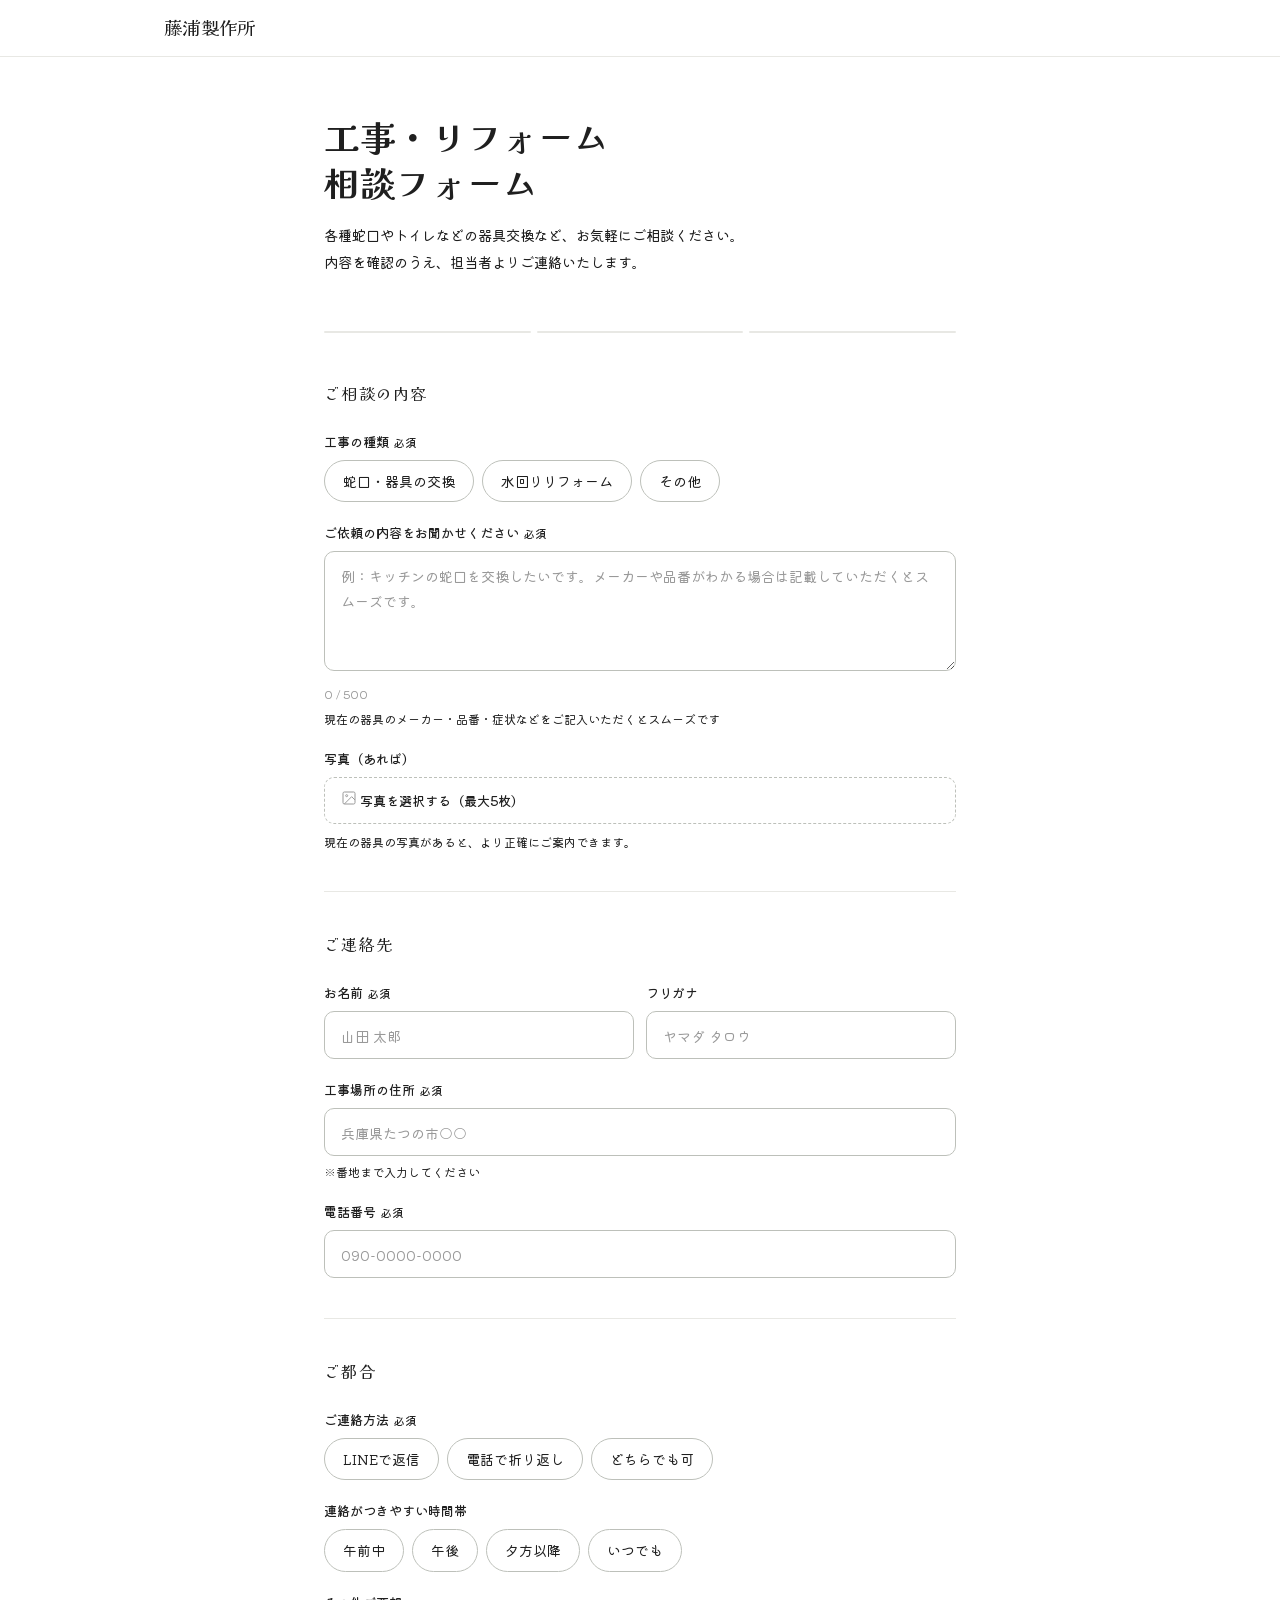
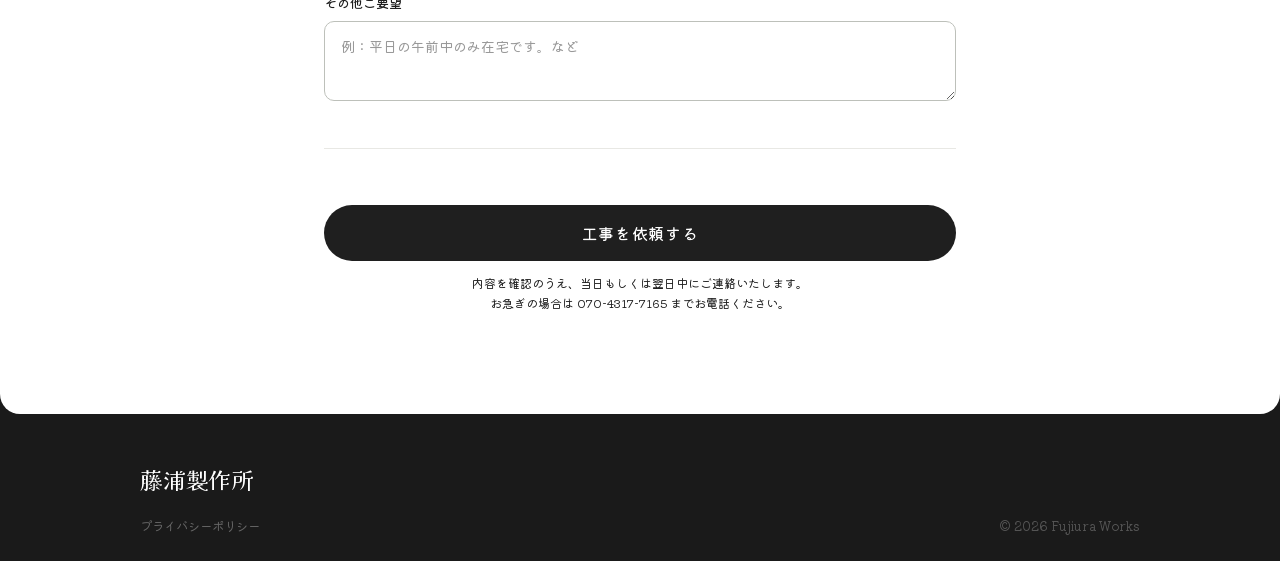
==== fujiuraworks.jp/construction-form.html @ 00d2ba1f "update" ====
<!DOCTYPE html>
<html lang="ja">
<head>
  <meta charset="UTF-8">
  <meta name="viewport" content="width=device-width, initial-scale=1.0">
  <title>工事受付フォーム — 藤浦製作所</title>

  <link rel="preconnect" href="https://fonts.googleapis.com">
  <link rel="preconnect" href="https://fonts.gstatic.com" crossorigin>
  <link href="https://fonts.googleapis.com/css2?family=Kaisei+Opti:wght@700&family=Kiwi+Maru:wght@400;500&display=swap" rel="stylesheet">
  <script charset="utf-8" src="https://static.line-scdn.net/liff/edge/2/sdk.js"></script>

  <style>
    *, *::before, *::after { box-sizing: border-box; margin: 0; padding: 0; }

    :root {
      --bg:           #ffffff;
      --surface:      #f7f7f5;
      --border:       #BDC0BA;
      --border-light: #e8e8e4;
      --text:         #1f1f1f;
      --text-muted:   #1f1f1f;
      --white:        #ffffff;
      --radius:       10px;
      --font-display: "Kaisei Opti", serif;
      --font-body:    "Kiwi Maru", serif;
      --font-sub:     "Kiwi Maru", serif;
      --max-w:        1000px;
      --ease:         0.2s ease;
    }

    html { scroll-behavior: smooth; }

    body {
      background: #1a1a1a;
      color: var(--text);
      font-family: var(--font-body);
      font-size: 16px;
      line-height: 1.6;
      -webkit-font-smoothing: antialiased;
    }
    .page-content {
      background: var(--bg);
      border-bottom-left-radius: 20px;
      border-bottom-right-radius: 20px;
      margin-bottom: 16px;
    }

    /* ─── HEADER ─── */
    header {
      position: sticky;
      top: 0;
      z-index: 100;
      background: var(--bg);
      border-bottom: 1px solid var(--border-light);
    }
    .header-inner {
      max-width: var(--max-w);
      margin: 0 auto;
      padding: 0 24px;
      height: 56px;
      display: flex;
      align-items: center;
    }
    .logo {
      font-family: var(--font-display);
      font-size: 1.15rem;
      color: var(--text);
      text-decoration: none;
      letter-spacing: 0.02rem;
    }

    /* ─── LAYOUT ─── */
    .container {
      max-width: 680px;
      margin: 0 auto;
      padding: 56px 24px 100px;
    }

    /* ─── PAGE HEADER ─── */
    .page-header { margin-bottom: 56px; }

    @media (max-width: 600px) {
      .header-inner   { padding: 0 20px; }
      .container      { padding: 32px 20px 72px; }
      .page-header    { margin-bottom: 28px; }
      .progress-wrap  { margin-bottom: 28px; margin-bottom: 28px; gap: 4px; }
      .form-section   { margin-bottom: 28px; padding-bottom: 28px; }
      .form-section-title { margin-bottom: 16px; }
      .field          { margin-bottom: 24px; }
      .submit-area    { padding-top: 12px; }
      footer          { padding: 32px 20px 24px; }
    }
    .section-label {
      font-size: 0.75rem;
      font-weight: 500;
      text-transform: uppercase;
      letter-spacing: 0.1rem;
      color: var(--text-muted);
      font-family: var(--font-display);
      margin-bottom: 20px;
    }
    .section-label::before { content: '— '; }
    .page-header h1 {
      font-family: var(--font-display);
      font-size: clamp(1.6rem, 5vw, 2.2rem);
      line-height: 1.3;
      letter-spacing: 0.04rem;
      margin-bottom: 16px;
    }
    .page-header p {
      font-family: var(--font-sub);
      font-size: 0.9rem;
      color: var(--text-muted);
      line-height: 1.9;
    }

    /* ─── PROGRESS ─── */
    .progress-wrap {
      display: flex;
      gap: 6px;
      margin-bottom: 48px;
    }
    .progress-bar {
      flex: 1;
      height: 2px;
      background: var(--border-light);
      border-radius: 2px;
      transition: background 0.4s ease;
    }
    .progress-bar.active { background: var(--text); }

    /* ─── FORM SECTIONS ─── */
    .form-section {
      margin-bottom: 40px;
      padding-bottom: 40px;
      border-bottom: 1px solid var(--border-light);
    }
    .form-section:last-of-type { border-bottom: none; }
    .form-section-title {
      font-family: var(--font-display);
      font-size: 1rem;
      letter-spacing: 0.08rem;
      margin-bottom: 24px;
    }

    /* ─── FIELDS ─── */
    .field { margin-bottom: 20px; }
    .field:last-child { margin-bottom: 0; }

    .field > label {
      display: block;
      font-family: var(--font-sub);
      font-size: 0.82rem;
      font-weight: 500;
      color: var(--text-muted);
      margin-bottom: 8px;
    }
    .field > label .req {
      color: var(--text);
      margin-left: 4px;
      font-size: 0.7rem;
      letter-spacing: 0.05em;
    }
    .field input,
    .field textarea {
      width: 100%;
      padding: 12px 16px;
      font-size: 0.95rem;
      font-family: var(--font-body);
      font-weight: 400;
      border: 1px solid var(--border);
      border-radius: var(--radius);
      background: var(--bg);
      color: var(--text);
      outline: none;
      transition: border-color var(--ease), background var(--ease);
      -webkit-appearance: none;
    }
    .field input:focus,
    .field textarea:focus {
      border-color: var(--text);
      background: var(--surface);
    }
    .field input::placeholder,
    .field textarea::placeholder {
      color: #999;
      font-size: 0.875rem;
    }
    .field textarea {
      resize: vertical;
      min-height: 120px;
      line-height: 1.8;
    }
    .field .hint {
      font-family: var(--font-sub);
      font-size: 0.75rem;
      color: var(--text-muted);
      margin-top: 6px;
      line-height: 1.6;
    }
    .row {
      display: grid;
      grid-template-columns: 1fr 1fr;
      gap: 12px;
    }
    @media (max-width: 600px) {
      .row {
        grid-template-columns: 1fr;
        gap: 8px;
        margin-bottom: 0;
      }
      .row .field:last-child { margin-bottom: 24px; }
    }

    /* ─── RADIO PILLS ─── */
    .radio-group {
      display: flex;
      flex-wrap: wrap;
      gap: 8px;
    }
    .radio-pill {
      display: inline-flex;
      align-items: center;
      padding: 9px 18px;
      border: 1px solid var(--border);
      border-radius: 999px;
      cursor: pointer;
      font-family: var(--font-sub);
      font-size: 0.875rem;
      font-weight: 400;
      user-select: none;
    }
    .radio-pill:hover {
      border-color: var(--text);
      color: var(--text);
    }
    .radio-pill input { display: none; }
    .radio-pill:has(input:checked) {
      background: var(--text);
      border-color: var(--text);
      color: var(--white);
    }

    /* ─── BRANCHED FIELDS (アニメーション展開) ─── */
    .branch-field {
      display: grid;
      grid-template-rows: 0fr;
      opacity: 0;
      transition: grid-template-rows 0.35s ease, opacity 0.3s ease, margin-top 0.35s ease;
      margin-top: 0;
      overflow: hidden;
    }
    .branch-field.open {
      grid-template-rows: 1fr;
      opacity: 1;
      margin-top: 20px;
    }
    .branch-field-inner { min-height: 0; }

    /* ─── NOTICE BOXES ─── */
    .notice {
      display: flex;
      align-items: flex-start;
      gap: 12px;
      padding: 16px 20px;
      background: var(--surface);
      border: 1px solid var(--border);
      border-radius: var(--radius);
    }
    .notice-dot {
      width: 6px;
      height: 6px;
      border-radius: 50%;
      background: var(--text);
      flex-shrink: 0;
      margin-top: 7px;
    }
    .notice p {
      font-family: var(--font-sub);
      font-size: 0.85rem;
      color: var(--text-muted);
      line-height: 1.7;
    }
    .notice strong { color: var(--text); font-weight: 500; }

    /* ─── CHAR COUNT ─── */
    .char-count {
      font-family: var(--font-sub);
      font-size: 0.75rem;
      color: #999;
      margin-top: 6px;
      transition: color var(--ease);
    }
    .char-count.near { color: var(--text-muted); }

    /* ─── FILE INPUT ─── */
    .file-label {
      display: flex;
      align-items: center;
      gap: 10px;
      padding: 12px 16px;
      border: 1px dashed var(--border);
      border-radius: var(--radius);
      cursor: pointer;
      font-family: var(--font-sub);
      font-size: 0.875rem;
      color: var(--text-muted);
      transition: border-color var(--ease), background var(--ease), color var(--ease);
    }
    .file-label:hover {
      border-color: var(--text);
      background: var(--surface);
      color: var(--text);
    }
    .file-label svg { flex-shrink: 0; opacity: 0.45; transition: opacity var(--ease); }
    .file-label:hover svg { opacity: 1; }
    .file-input { display: none; }

    /* ─── SUBMIT ─── */
    .submit-area {
      padding-top: 16px;
      display: flex;
      flex-direction: column;
      gap: 12px;
    }
    .btn-submit {
      font-family: var(--font-sub);
      width: 100%;
      padding: 16px 28px;
      font-size: 1rem;
      font-weight: 500;
      color: var(--white);
      background: var(--text);
      border: none;
      border-radius: 999px;
      cursor: pointer;
      letter-spacing: 0.04rem;
      transition: background var(--ease), transform var(--ease);
    }
    .btn-submit:hover  { background: #444; transform: translateY(-1px); }
    .btn-submit:active { transform: translateY(0); }
    .submit-note {
      font-family: var(--font-sub);
      font-size: 0.75rem;
      color: var(--text-muted);
      text-align: center;
      line-height: 1.7;
    }
    .submit-note a { color: inherit; }

    /* ─── SUCCESS ─── */
    .success-screen {
      display: none;
      flex-direction: column;
      align-items: center;
      text-align: center;
      padding: 64px 0;
      gap: 24px;
      animation: fadeUp 0.5s ease both;
    }
    .success-screen.show { display: flex; }
    .success-icon {
      width: 56px;
      height: 56px;
      border-radius: 50%;
      border: 1.5px solid var(--text);
      display: flex;
      align-items: center;
      justify-content: center;
    }
    .success-screen h2 {
      font-family: var(--font-display);
      font-size: 1.4rem;
      letter-spacing: 0.06rem;
    }
    .success-screen p {
      font-family: var(--font-sub);
      font-size: 0.875rem;
      color: var(--text-muted);
      line-height: 1.9;
    }
    .btn-back-home {
      font-family: var(--font-sub);
      font-size: 0.875rem;
      color: var(--text-muted);
      text-decoration: none;
      border-bottom: 1px solid var(--border);
      padding-bottom: 2px;
      margin-top: 8px;
      transition: color var(--ease), border-color var(--ease);
    }
    .btn-back-home:hover { color: var(--text); border-color: var(--text); }

    /* ─── FOOTER ─── */
    footer { background: #1a1a1a; padding: 32px 24px 24px; }
    .footer-inner { max-width: var(--max-w); margin: 0 auto; display: flex; flex-direction: column; gap: 20px; }
    .footer-top { display: flex; flex-direction: column; gap: 8px; }
    .footer-logo { font-family: var(--font-display); font-size: 1.4rem; color: #fff; text-decoration: none; letter-spacing: 0.05rem; transition: opacity 0.2s ease; }
    .footer-logo:hover { opacity: 0.7; }
    .footer-tagline { font-size: 0.8rem; color: #888; font-family: var(--font-sub); }
    .footer-mid { display: flex; flex-direction: column; gap: 24px; }
    @media (min-width: 520px) { .footer-mid { flex-direction: row; justify-content: space-between; align-items: flex-start; } }
    .footer-nav { display: flex; flex-wrap: wrap; gap: 8px 24px; }
    .footer-nav a { font-family: var(--font-sub); font-size: 0.875rem; color: #aaa; text-decoration: none; transition: color 0.2s ease; }
    .footer-nav a:hover { color: #fff; }
    .footer-bottom { display: flex; flex-direction: column; gap: 12px; }
    @media (min-width: 520px) { .footer-bottom { flex-direction: row; justify-content: space-between; align-items: center; } }
    .footer-links { display: flex; gap: 20px; }
    .footer-links a { font-size: 0.78rem; color: #666; text-decoration: none; transition: color 0.2s ease; }
    .footer-links a:hover { color: #aaa; }
    .footer-copy { font-size: 0.78rem; color: #555; font-family: var(--font-sub); }

    /* ─── MODAL ─── */
    .modal-overlay { position: fixed; inset: 0; z-index: 20000; background: rgba(255,255,255,0.7); backdrop-filter: blur(4px); -webkit-backdrop-filter: blur(4px); display: flex; align-items: flex-end; justify-content: center; padding: 20px; opacity: 0; pointer-events: none; transition: opacity 0.3s ease; }
    @media (min-width: 600px) { .modal-overlay { align-items: center; } }
    .modal-overlay.active { opacity: 1; pointer-events: auto; }
    .modal-panel { background: #fff; width: 100%; max-width: 1000px; min-height: 92vh; max-height: 92vh; overflow-y: auto; scrollbar-width: none; -ms-overflow-style: none; border-radius: var(--radius); padding: 48px 20px 72px; position: relative; transform: translateY(24px); transition: transform 0.35s cubic-bezier(0.32,0.72,0,1); box-shadow: 0 4px 16px rgba(0,0,0,0.06); display: flex; flex-direction: column; }
    .modal-panel::-webkit-scrollbar { display: none; }
    .modal-scroll-end { text-align: center; padding: 32px 0 8px; font-family: "Kiwi Maru", serif; font-size: 0.7rem; letter-spacing: 0.25em; color: #999; opacity: 0; transition: opacity 0.5s ease; }
    .modal-scroll-end.visible { opacity: 1; }
    @media (min-width: 600px) { .modal-panel { padding: 56px 40px 80px; transform: translateY(16px); } }
    .modal-overlay.active .modal-panel { transform: translateY(0); }
    .modal-close { position: absolute; top: 16px; right: 16px; width: 40px; height: 40px; background: none; border: none; cursor: pointer; display: flex; align-items: center; justify-content: center; }
    .modal-close span { position: absolute; width: 20px; height: 1.5px; background: var(--text); border-radius: 2px; }
    .modal-close span:nth-child(1) { transform: rotate(45deg); }
    .modal-close span:nth-child(2) { transform: rotate(-45deg); }
    .modal-close:hover span { background: #888; }
    .modal-body { display: flex; flex-direction: column; gap: 40px; max-width: 600px; margin: auto; width: 100%; }
    .modal-header-block { display: flex; flex-direction: column; gap: 8px; }
    .modal-section-label { font-size: 0.78rem; font-weight: 500; text-transform: uppercase; letter-spacing: 0.1rem; color: var(--text); font-family: var(--font-display); }
    .modal-section-label::before { content: '— '; }
    .modal-title { font-family: var(--font-display); font-size: clamp(1rem, 0.818rem + 0.91vw, 1.5rem); line-height: 1.3; letter-spacing: 0.05rem; }
    .modal-section { display: flex; flex-direction: column; gap: 16px; }
    .modal-content-grid { display: grid; grid-template-columns: 1fr; gap: 40px; }
    .modal-block h3 { font-family: var(--font-display); font-size: 1rem; letter-spacing: 0.04rem; margin-bottom: 12px; padding-bottom: 8px; border-bottom: 1px solid var(--border); }
    .modal-block p { font-size: 0.9rem; line-height: 1.85; color: var(--text); font-weight: 300; letter-spacing: -0.02rem; }
    .modal-dl { display: flex; flex-direction: column; }
    .modal-dl-row { display: grid; grid-template-columns: 5.5em 1fr; gap: 8px; padding: 8px 0; border-bottom: 1px solid var(--border); font-size: 0.85rem; }
    .modal-dl-row:last-child { border-bottom: none; }
    .modal-dl-row dt { color: #999; font-weight: 400; font-family: var(--font-sub); white-space: nowrap; }
    .modal-dl-row dd { color: var(--text); font-weight: 300; line-height: 1.6; }
    .modal-list { list-style: none; display: flex; flex-direction: column; gap: 6px; margin-top: 10px; }
    .modal-list li { font-size: 0.9rem; line-height: 1.7; color: var(--text); font-weight: 300; padding-left: 1em; position: relative; }
    .modal-list li::before { content: '▸'; position: absolute; left: 0; }
    .modal-dl--pipe { gap: 6px; }
    .modal-dl--pipe .modal-dl-row { display: flex; align-items: center; gap: 0; border-bottom: none; padding: 0; grid-template-columns: none; font-family: var(--font-sub); font-size: 0.85rem; }
    @media (max-width: 480px) {
      .modal-section-label { font-size: 0.72rem; }
      .modal-dl--pipe .modal-dl-row { flex-direction: column; align-items: flex-start; gap: 2px; padding: 8px 0; border-bottom: 0.5px dashed var(--border); }
      .modal-dl--pipe .modal-dl-row:last-child { border-bottom: none; }
      .modal-dl--pipe .modal-dl-row dt { font-size: 0.75rem; color: #aaa; text-align: left; padding-left: 6px; border-left: 1.5px solid var(--border); margin-bottom: 2px; }
      .modal-dl--pipe .modal-dl-row dt::before { content: none; }
      .modal-dl--pipe .modal-dl-row dt::after { content: none; }
      .modal-dl--pipe .modal-dl-row dd { text-align: left; }
    }
    .modal-dl--pipe .modal-dl-row dt { font-family: var(--font-sub); font-weight: 400; color: #999; white-space: nowrap; flex-shrink: 0; }
    .modal-dl--pipe .modal-dl-row dd { font-family: var(--font-sub); font-weight: 400; color: #999; white-space: nowrap; }
    .modal-dl--pipe .modal-dl-row dt::after { content: '｜'; margin: 0 6px; color: var(--border); }

    /* ─── ANIMATIONS ─── */
    @keyframes fadeUp {
      from { opacity: 0; transform: translateY(16px); }
      to   { opacity: 1; transform: translateY(0); }
    }
    .page-header  { animation: fadeUp 0.5s ease both; }
    .form-section { animation: fadeUp 0.5s ease both; }
    .form-section:nth-child(2) { animation-delay: 0.06s; }
    .form-section:nth-child(3) { animation-delay: 0.12s; }
    .form-section:nth-child(4) { animation-delay: 0.18s; }

    /* ─── LOADING OVERLAY ─── */
    .loading-overlay { position: fixed; inset: 0; z-index: 99999; background: #fff; display: flex; flex-direction: column; align-items: center; justify-content: center; gap: 20px; opacity: 1; transition: opacity 0.8s ease; pointer-events: all; }
    .loading-overlay.hidden { opacity: 0; pointer-events: none; }
    .loading-name { font-family: "Kaisei Opti", serif; font-size: clamp(1.2rem, 4vw, 1.8rem); color: #1f1f1f; letter-spacing: 0.12em; }
    .loading-plane-wrap { width: 160px; height: 48px; position: relative; overflow: visible; }
    .loading-plane { position: absolute; width: 28px; height: 28px; top: 50%; left: 50%; color: #1f1f1f; animation: planeFly 2s cubic-bezier(0.4, 0, 0.6, 1) infinite; }
    @keyframes planeFly { 0% { transform: translate(-100px, 12px) rotate(40deg); opacity: 0; } 15% { opacity: 1; } 50% { transform: translate(0px, -10px) rotate(40deg); opacity: 1; } 85% { opacity: 1; } 100% { transform: translate(100px, 12px) rotate(40deg); opacity: 0; } }
    .loading-label { font-family: "Kiwi Maru", serif; font-size: 0.75rem; letter-spacing: 0.15em; color: #999; }
  </style>
</head>
<body>

<!-- LOADING OVERLAY -->
<div class="loading-overlay hidden" id="loading-overlay">
  <span class="loading-name">藤浦製作所</span>
  <div class="loading-plane-wrap">
    <svg class="loading-plane" viewBox="0 0 24 24" fill="none" stroke="currentColor" stroke-width="1.2" stroke-linecap="round" stroke-linejoin="round">
      <path d="M22 2L11 13"/><path d="M22 2L15 22L11 13L2 9L22 2Z"/>
    </svg>
  </div>
  <span class="loading-label">送信中</span>
</div>

<div class="page-content">

<header>
  <div class="header-inner">
    <a href="index.html" class="logo">藤浦製作所</a>
  </div>
</header>

<div class="container">

  <!-- ─── SUCCESS SCREEN ─── -->
  <div class="success-screen" id="success">
    <div class="success-icon">
      <svg width="22" height="22" viewBox="0 0 24 24" fill="none" stroke="currentColor" stroke-width="1.5">
        <polyline points="20 6 9 17 4 12"/>
      </svg>
    </div>
    <h2>工事のご依頼を受け付けました</h2>
    <p>内容を確認のうえ、当日もしくは翌日中に<br>担当者よりご連絡いたします。<br>急ぎの場合は 070-4317-7165 までお電話ください。</p>
    <a href="index.html" class="btn-back-home">トップページへ戻る</a>
  </div>

  <!-- ─── FORM ─── -->
  <div id="form-wrap">

    <div class="page-header">
      <h1>工事・リフォーム<br>相談フォーム</h1>
      <p>各種蛇口やトイレなどの器具交換など、お気軽にご相談ください。<br>内容を確認のうえ、担当者よりご連絡いたします。</p>
    </div>

    <div class="progress-wrap">
      <div class="progress-bar" id="p1"></div>
      <div class="progress-bar" id="p2"></div>
      <div class="progress-bar" id="p3"></div>
    </div>

    <form id="consult-form" novalidate>

      <!-- ── SECTION 1: 工事内容 ── -->
      <div class="form-section">
        <div class="form-section-title">ご相談の内容</div>

        <!-- 工事の種類 -->
        <div class="field">
          <label>工事の種類<span class="req">必須</span></label>
          <div class="radio-group">
            <label class="radio-pill"><input type="radio" name="category" value="faucet" onchange="onCategory(this)">蛇口・器具の交換</label>
            <label class="radio-pill"><input type="radio" name="category" value="faucet" onchange="onCategory(this)">水回りリフォーム</label>
            <label class="radio-pill"><input type="radio" name="category" value="other"  onchange="onCategory(this)">その他</label>
          </div>

          <!-- 分岐①：蛇口・器具の交換 → 場所を選択 -->
          <div class="branch-field" id="branch-location">
            <div class="branch-field-inner">
              <div class="field">
                <label>ご相談の場所<span class="req">必須</span></label>
                <div class="radio-group">
                  <label class="radio-pill"><input type="radio" name="location" value="kitchen">キッチン</label>
                  <label class="radio-pill"><input type="radio" name="location" value="bath">浴室</label>
                  <label class="radio-pill"><input type="radio" name="location" value="toilet">トイレ</label>
                  <label class="radio-pill"><input type="radio" name="location" value="washroom">洗面所</label>
                  <label class="radio-pill"><input type="radio" name="location" value="outdoor">屋外・庭</label>
                </div>
              </div>
            </div>
          </div>
        </div>

        <!-- 状況の詳細 -->
        <div class="field">
          <label>ご依頼の内容をお聞かせください<span class="req">必須</span></label>
          <textarea id="detail" name="detail"
            placeholder="例：キッチンの蛇口を交換したいです。メーカーや品番がわかる場合は記載していただくとスムーズです。"
            oninput="updateChar(this); updateProgress()"></textarea>
          <div class="char-count" id="char-count">0 / 500</div>
          <div class="hint">現在の器具のメーカー・品番・症状などをご記入いただくとスムーズです</div>
        </div>

        <!-- 写真 -->
        <div class="field">
          <label>写真（あれば）</label>
          <label class="file-label" for="photo-input">
            <svg width="16" height="16" viewBox="0 0 24 24" fill="none" stroke="currentColor" stroke-width="1.5">
              <rect x="3" y="3" width="18" height="18" rx="2"/>
              <circle cx="8.5" cy="8.5" r="1.5"/>
              <polyline points="21 15 16 10 5 21"/>
            </svg>
            <span id="file-label-text">写真を選択する（最大5枚）</span>
          </label>
          <input type="file" id="photo-input" class="file-input" accept="image/*" multiple onchange="onFileChange(this)">
          <div class="hint">現在の器具の写真があると、より正確にご案内できます。</div>
        </div>
      </div>

      <!-- ── SECTION 2: ご連絡先 ── -->
      <div class="form-section">
        <div class="form-section-title">ご連絡先</div>

        <div class="row">
          <div class="field">
            <label>お名前<span class="req">必須</span></label>
            <input type="text" name="name" placeholder="山田 太郎" required oninput="updateProgress()">
          </div>
          <div class="field">
            <label>フリガナ</label>
            <input type="text" name="kana" placeholder="ヤマダ タロウ">
          </div>
        </div>

        <div class="field">
          <label>工事場所の住所<span class="req">必須</span></label>
          <input type="text" name="address" placeholder="兵庫県たつの市○○" required oninput="updateProgress()">
          <div class="hint">※番地まで入力してください</div>
        </div>

        <div class="field">
          <label>電話番号<span class="req">必須</span></label>
          <input type="tel" name="tel" placeholder="090-0000-0000" required oninput="updateProgress()">
        </div>
      </div>

      <!-- ── SECTION 3: ご都合 ── -->
      <div class="form-section">
        <div class="form-section-title">ご都合</div>

        <div class="field">
          <label>ご連絡方法<span class="req">必須</span></label>
          <div class="radio-group">
            <label class="radio-pill"><input type="radio" name="reply" value="line">LINEで返信</label>
            <label class="radio-pill"><input type="radio" name="reply" value="tel">電話で折り返し</label>
            <label class="radio-pill"><input type="radio" name="reply" value="any">どちらでも可</label>
          </div>
        </div>

        <div class="field">
          <label>連絡がつきやすい時間帯</label>
          <div class="radio-group">
            <label class="radio-pill"><input type="radio" name="time" value="am">午前中</label>
            <label class="radio-pill"><input type="radio" name="time" value="pm">午後</label>
            <label class="radio-pill"><input type="radio" name="time" value="eve">夕方以降</label>
            <label class="radio-pill"><input type="radio" name="time" value="any">いつでも</label>
          </div>
        </div>

        <div class="field">
          <label>その他ご要望</label>
          <textarea name="note" placeholder="例：平日の午前中のみ在宅です。など" style="min-height:80px"></textarea>
        </div>
      </div>

      <div class="submit-area">
        <button type="submit" class="btn-submit">工事を依頼する</button>
        <p class="submit-note">
          内容を確認のうえ、当日もしくは翌日中にご連絡いたします。<br>
          お急ぎの場合は 070-4317-7165 までお電話ください。
        </p>
      </div>

    </form>
  </div><!-- /#form-wrap -->

</div><!-- /.container -->

</div><!-- /.page-content -->

<footer>
  <div class="footer-inner">
    <div class="footer-top">
      <a href="index.html" class="footer-logo">藤浦製作所</a>
    </div>
    <div class="footer-bottom">
      <div class="footer-links">
        <a href="#" id="open-privacy">プライバシーポリシー</a>
      </div>
      <span class="footer-copy">© 2026 Fujiura Works</span>
    </div>
  </div>
</footer>

<!-- PRIVACY POLICY MODAL -->
<div class="modal-overlay" id="modal-privacy" aria-hidden="true">
  <div class="modal-panel" role="dialog" aria-modal="true" aria-label="プライバシーポリシー">
    <button class="modal-close" id="close-privacy" aria-label="閉じる">
      <span></span><span></span>
    </button>
    <div class="modal-body">
      <div class="modal-header-block">
        <div class="modal-section-label">Privacy Policy</div>
        <h2 class="modal-title">プライバシーポリシー</h2>
      </div>
      <div class="modal-block">
        <p>藤浦製作所（以下「当社」）は、個人情報の保護に関する法令等を遵守するとともに、以下にプライバシーポリシーを定め、個人情報の適正な取り扱いに努めます。</p>
      </div>
      <div class="modal-content-grid">
        <div class="modal-block">
          <h3>（1）事業者情報</h3>
          <dl class="modal-dl modal-dl--pipe">
            <div class="modal-dl-row"><dt>屋号</dt><dd>藤浦製作所</dd></div>
            <div class="modal-dl-row"><dt>代表者</dt><dd>藤浦 高</dd></div>
            <div class="modal-dl-row"><dt>所在地</dt><dd>兵庫県たつの市誉田町福田467-6</dd></div>
            <div class="modal-dl-row"><dt>電話</dt><dd>070-4317-7165</dd></div>
          </dl>
        </div>
        <div class="modal-block">
          <h3>（2）個人情報の収集と利用目的</h3>
          <p>当社は、以下の目的のために必要な範囲で個人情報を収集します。利用目的を変更する場合は、変更後の内容を公表またはご本人へ通知します。</p>
          <ul class="modal-list">
            <li>お問い合わせ・ご相談への回答および連絡のため</li>
            <li>お見積り・工事の実施・施工管理のため</li>
            <li>工事完了後のアフターフォローおよびご請求のため</li>
            <li>当社サービスに関するご案内のため</li>
          </ul>
        </div>
        <div class="modal-block"><h3>（3）法令の遵守</h3><p>当社は個人情報を取り扱うにあたり、個人情報の保護に関する法律および関係する法令、ガイドラインを遵守します。</p></div>
        <div class="modal-block"><h3>（4）個人情報の管理・保護</h3><p>ご提供いただいた個人情報は、管理責任者が適切に管理し、漏洩や紛失等の防止に努めます。また、外部からの不正アクセスや破壊、改ざん等の危険に対して安全対策を実施し、個人情報の保護に努めます。</p></div>
        <div class="modal-block"><h3>（5）個人情報の利用</h3><p>当社はご本人の同意を得ないで、利用目的の達成に必要な範囲を超えて個人情報を取り扱いません。</p></div>
        <div class="modal-block"><h3>（6）個人情報の第三者への提供</h3><p>当社はご本人の同意を得ないで、業務委託先以外の第三者に開示・提供することはありません。ただし、法令により開示を求められた場合を除きます。</p></div>
        <div class="modal-block"><h3>（7）個人情報の開示・訂正等</h3><p>個人情報につき開示、訂正等の請求があった場合は、その請求がご本人またはその代理人によるものであることを確認した上で、必要かつ合理的な範囲で対応いたします。</p></div>
        <div class="modal-block"><h3>（8）お問い合わせ窓口</h3><p>個人情報の取り扱いに関するお問い合わせは、<span style="font-family:'Kiwi Maru', serif; color:#999;">藤浦製作所（TEL:070-4317-7165）</span>までご連絡ください。</p></div>
        <div class="modal-block"><p style="font-size:0.8rem; color:#999; text-align:right; font-family:'Kiwi Maru',serif;">制定：2026年5月1日</p></div>
      </div>
      <div class="modal-scroll-end">scroll end</div>
    </div>
  </div>
</div>

<script>
  // ── LIFF初期化（LINEプロフィール取得） ──
  const LIFF_ID = '2009926422-n1dFgEe1';
  let lineProfile = null;
  const liffReady = (async () => {
    try {
      await liff.init({ liffId: LIFF_ID });
      if (liff.isLoggedIn()) lineProfile = await liff.getProfile();
    } catch (e) {
      console.warn('LIFF init:', e);
    }
  })();

  // ── 分岐テキスト設定 ──
  const PLACEHOLDERS = {
    faucet: '例：キッチンの蛇口から水漏れがあり、交換したいです。メーカーや品番がわかる場合はご記載ください。',
    other:  '例：浴室のシャワーヘッドを交換したいのですが、対応していますか？など自由にご記入ください。',
  };

  // ── 分岐制御 ──
  function onCategory(el) {
    const v = el.value;

    // 分岐を開閉
    const locBranch = document.getElementById('branch-location');
    if (v === 'faucet') {
      locBranch.classList.add('open');
    } else {
      locBranch.classList.remove('open');
      document.querySelectorAll('input[name="location"]').forEach(r => r.checked = false);
    }

    // プレースホルダーを切り替え
    const textarea = document.getElementById('detail');
    textarea.placeholder = PLACEHOLDERS[v] || PLACEHOLDERS.other;

    updateProgress();
  }

  // ── 文字数カウント ──
  function updateChar(el) {
    const n = Math.min(el.value.length, 500);
    el.value = el.value.slice(0, 500);
    const counter = document.getElementById('char-count');
    counter.textContent = n + ' / 500';
    counter.classList.toggle('near', n > 400);
  }

  // ── ファイル選択表示 ──
  function onFileChange(input) {
    const count = input.files.length;
    document.getElementById('file-label-text').textContent =
      count > 0 ? count + '枚選択中' : '写真を選択する（最大5枚）';
  }

  // ── プログレスバー ──
  function updateProgress() {
    const category = document.querySelector('input[name="category"]:checked');
    const detail   = document.getElementById('detail').value.trim();
    const name     = document.querySelector('input[name="name"]').value.trim();
    const address  = document.querySelector('input[name="address"]').value.trim();
    const tel      = document.querySelector('input[name="tel"]').value.trim();

    const needsLocation = category?.value === 'faucet';
    const location = document.querySelector('input[name="location"]:checked');

    let done = 0;
    const step1ok = category && detail && (!needsLocation || location);
    if (step1ok)              done = 1;
    if (done >= 1 && name)    done = 2;
    if (done >= 2 && address && tel) done = 3;

    for (let i = 1; i <= 3; i++) {
      document.getElementById('p' + i).classList.toggle('active', i <= done);
    }
  }

  // 場所ラジオが変わったときもプログレスを更新
  document.querySelectorAll('input[name="location"]').forEach(r => {
    r.addEventListener('change', updateProgress);
  });

  // ── バリデーション & 送信 ──
  // ▼ GASのデプロイURLをここに貼り付けてください
  const MAKE_WEBHOOK_URL = 'https://script.google.com/macros/s/AKfycbytsNLjKZ3yCOlg5LMqpmLgGrbYomgTeRMgZv6knH-nqCSsjwGHLfjCaVjywdbZUPacOg/exec';

  document.getElementById('consult-form').addEventListener('submit', async function(e) {
    e.preventDefault();

    const category = document.querySelector('input[name="category"]:checked');
    const detail   = document.getElementById('detail').value.trim();
    const name     = document.querySelector('input[name="name"]').value.trim();
    const address  = document.querySelector('input[name="address"]').value.trim();

    const needsLocation = category?.value === 'faucet';
    const location = document.querySelector('input[name="location"]:checked');

    if (!category) {
      alert('工事の種類を選択してください。'); return;
    }
    if (needsLocation && !location) {
      alert('交換したい場所を選択してください。'); return;
    }
    if (!detail) {
      alert('ご依頼の内容をご記入ください。'); return;
    }
    if (!name) {
      alert('お名前をご記入ください。'); return;
    }
    if (!address) {
      alert('工事場所の住所をご記入ください。'); return;
    }
    const tel = document.querySelector('input[name="tel"]').value.trim();
    if (!tel) {
      alert('電話番号をご記入ください。'); return;
    }

    // ── 送信中は二重送信を防止 ──
    const btn = document.querySelector('.btn-submit');
    btn.disabled = true;
    const loadingOverlay = document.getElementById('loading-overlay');
    loadingOverlay.classList.remove('hidden');

    await liffReady;

    // ── フォームデータを組み立て ──
    const CATEGORY_LABELS = {
      faucet: '蛇口・器具の交換', other: 'その他・わからない'
    };
    const LOCATION_LABELS = {
      kitchen: 'キッチン', bath: '浴室', toilet: 'トイレ',
      washroom: '洗面所', outdoor: '屋外・庭', unknown: 'わからない'
    };
    const REPLY_LABELS = { line: 'LINEで返信', tel: '電話で折り返し', any: 'どちらでも可' };
    const TIME_LABELS  = { am: '午前中', pm: '午後', eve: '夕方以降', any: 'いつでも' };

    const getValue = (name) => document.querySelector(`input[name="${name}"]:checked`)?.value || '';
    const getText  = (name) => document.querySelector(`[name="${name}"]`)?.value.trim() || '';

    // ── 写真をCanvasで圧縮してBase64に変換 ──
    const photoInput = document.getElementById('photo-input');
    const photoFiles = photoInput.files;
    const photos = [];

    if (photoFiles.length > 0) {
      const compressImage = (file) => new Promise((resolve, reject) => {
        const reader = new FileReader();
        reader.onload = (e) => {
          const img = new Image();
          img.onload = () => {
            const MAX = 1200;
            let w = img.width, h = img.height;
            if (w > h && w > MAX) { h = Math.round(h * MAX / w); w = MAX; }
            else if (h > MAX)     { w = Math.round(w * MAX / h); h = MAX; }
            const canvas = document.createElement('canvas');
            canvas.width = w; canvas.height = h;
            canvas.getContext('2d').drawImage(img, 0, 0, w, h);
            const compressed = canvas.toDataURL('image/jpeg', 0.7);
            resolve({ name: file.name.replace(/\.[^.]+$/, '.jpg'), type: 'image/jpeg', data: compressed.split(',')[1] });
          };
          img.onerror = reject;
          img.src = e.target.result;
        };
        reader.onerror = reject;
        reader.readAsDataURL(file);
      });
      const maxFiles = Math.min(photoFiles.length, 5);
      for (let i = 0; i < maxFiles; i++) {
        photos.push(await compressImage(photoFiles[i]));
      }
    }

    const payload = {
      line_name: lineProfile?.displayName || '（取得不可）',
      line_id  : lineProfile?.userId      || '（取得不可）',
      category : CATEGORY_LABELS[category.value]     || category.value,
      location : LOCATION_LABELS[getValue('location')] || '（なし）',
      detail   : detail,
      name     : name,
      kana     : getText('kana') || '（未入力）',
      address  : address,
      tel      : getText('tel')  || '（未入力）',
      reply    : REPLY_LABELS[getValue('reply')] || '（未選択）',
      time     : TIME_LABELS[getValue('time')]   || '（未選択）',
      note     : getText('note') || '（なし）',
      photos   : photos,
    };

    try {
      await fetch(MAKE_WEBHOOK_URL, {
        method : 'POST',
        mode   : 'no-cors',
        headers: { 'Content-Type': 'application/json' },
        body   : JSON.stringify(payload),
      });

      loadingOverlay.classList.add('hidden');
      document.getElementById('form-wrap').style.display = 'none';
      document.getElementById('success').classList.add('show');
      window.scrollTo({ top: 0, behavior: 'smooth' });

    } catch (err) {
      console.error('送信エラー:', err);
      loadingOverlay.classList.add('hidden');
      alert('送信中にエラーが発生しました。\nお手数ですが、お電話（070-4317-7165）にてご連絡ください。');
      btn.disabled = false;
    }
  });

  // ── Privacy Policy モーダル ──
  const modalPrivacy = document.getElementById('modal-privacy');
  const openPrivacy  = document.getElementById('open-privacy');
  const closePrivacy = document.getElementById('close-privacy');

  openPrivacy.addEventListener('click', e => {
    e.preventDefault();
    modalPrivacy.classList.add('active');
    modalPrivacy.setAttribute('aria-hidden', 'false');
    modalPrivacy.querySelector('.modal-panel').scrollTop = 0;
    document.body.style.overflow = 'hidden';
  });

  closePrivacy.addEventListener('click', () => {
    modalPrivacy.classList.remove('active');
    modalPrivacy.setAttribute('aria-hidden', 'true');
    document.body.style.overflow = '';
  });

  modalPrivacy.addEventListener('click', e => {
    if (e.target === modalPrivacy) {
      modalPrivacy.classList.remove('active');
      modalPrivacy.setAttribute('aria-hidden', 'true');
      document.body.style.overflow = '';
    }
  });

  document.addEventListener('keydown', e => {
    if (e.key === 'Escape' && modalPrivacy.classList.contains('active')) {
      modalPrivacy.classList.remove('active');
      modalPrivacy.setAttribute('aria-hidden', 'true');
      document.body.style.overflow = '';
    }
  });

  // ── モーダル scroll end ──
  document.querySelectorAll('.modal-panel').forEach(panel => {
    const end = panel.querySelector('.modal-scroll-end');
    if (!end) return;
    panel.addEventListener('scroll', () => {
      const atBottom = panel.scrollHeight - panel.scrollTop - panel.clientHeight < 40;
      end.classList.toggle('visible', atBottom);
    }, { passive: true });
  });
</script>

</body>
</html>
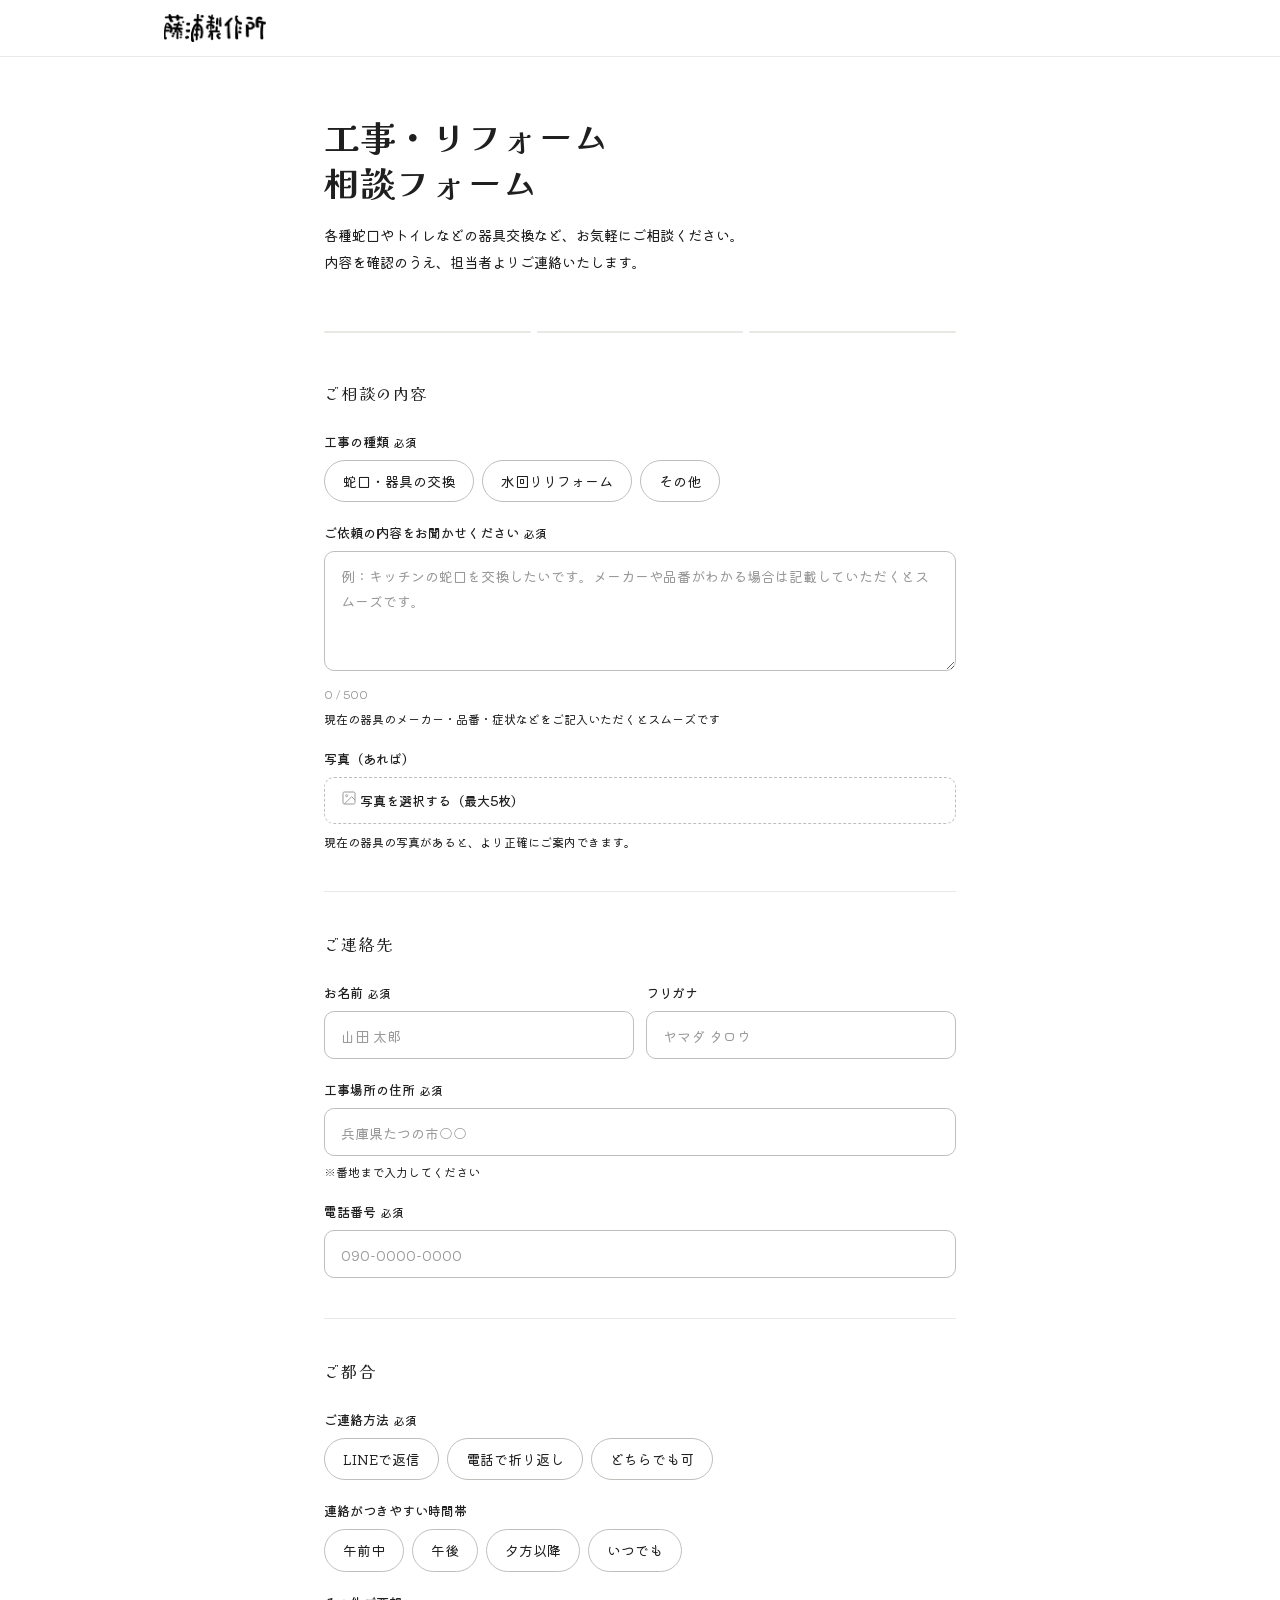
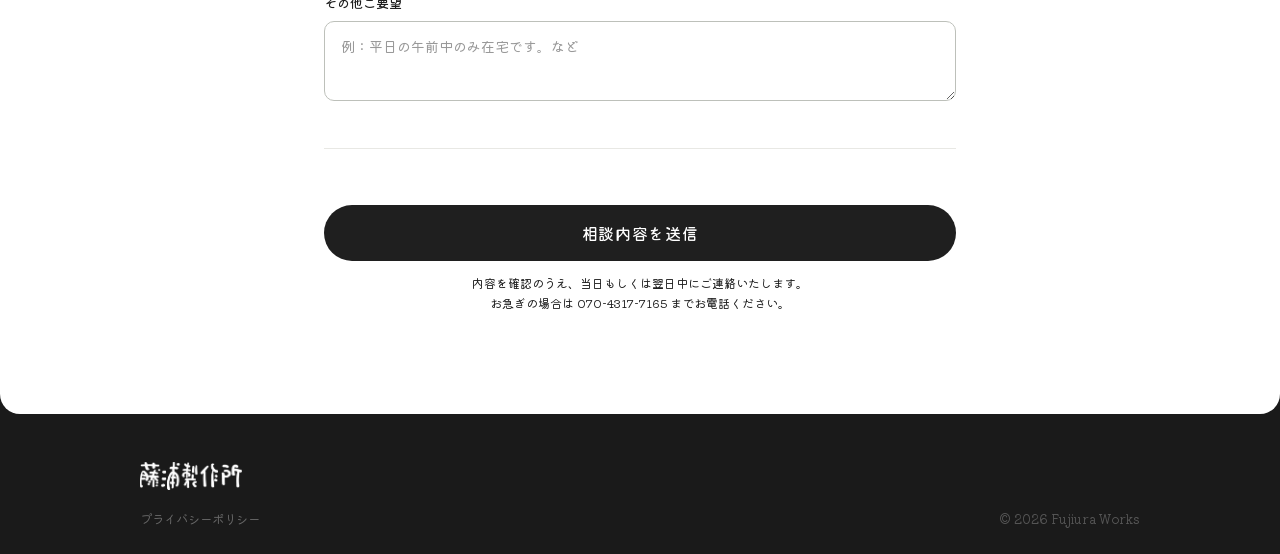
==== commit bb2d3468: "update" ====
--- a/fujiuraworks.jp/construction-form.html
+++ b/fujiuraworks.jp/construction-form.html
@@ -3,7 +3,7 @@
 <head>
   <meta charset="UTF-8">
   <meta name="viewport" content="width=device-width, initial-scale=1.0">
-  <title>工事受付フォーム — 藤浦製作所</title>
+  <title>工事のご相談フォーム</title>
 
   <link rel="preconnect" href="https://fonts.googleapis.com">
   <link rel="preconnect" href="https://fonts.gstatic.com" crossorigin>
@@ -68,7 +68,10 @@
       color: var(--text);
       text-decoration: none;
       letter-spacing: 0.02rem;
-    }
+      display: flex;
+      align-items: center;
+    }
+    .logo img { height: 28px; width: auto; display: block; }
 
     /* ─── LAYOUT ─── */
     .container {
@@ -396,8 +399,8 @@
     footer { background: #1a1a1a; padding: 32px 24px 24px; }
     .footer-inner { max-width: var(--max-w); margin: 0 auto; display: flex; flex-direction: column; gap: 20px; }
     .footer-top { display: flex; flex-direction: column; gap: 8px; }
-    .footer-logo { font-family: var(--font-display); font-size: 1.4rem; color: #fff; text-decoration: none; letter-spacing: 0.05rem; transition: opacity 0.2s ease; }
-    .footer-logo:hover { opacity: 0.7; }
+    .footer-logo { font-family: var(--font-display); font-size: 1.4rem; color: #fff; text-decoration: none; letter-spacing: 0.05rem; display: flex; align-items: center; }
+    .footer-logo img { height: 28px; width: auto; display: block; }
     .footer-tagline { font-size: 0.8rem; color: #888; font-family: var(--font-sub); }
     .footer-mid { display: flex; flex-direction: column; gap: 24px; }
     @media (min-width: 520px) { .footer-mid { flex-direction: row; justify-content: space-between; align-items: flex-start; } }
@@ -472,23 +475,25 @@
     /* ─── LOADING OVERLAY ─── */
     .loading-overlay { position: fixed; inset: 0; z-index: 99999; background: #fff; display: flex; flex-direction: column; align-items: center; justify-content: center; gap: 20px; opacity: 1; transition: opacity 0.8s ease; pointer-events: all; }
     .loading-overlay.hidden { opacity: 0; pointer-events: none; }
-    .loading-name { font-family: "Kaisei Opti", serif; font-size: clamp(1.2rem, 4vw, 1.8rem); color: #1f1f1f; letter-spacing: 0.12em; }
-    .loading-plane-wrap { width: 160px; height: 48px; position: relative; overflow: visible; }
-    .loading-plane { position: absolute; width: 28px; height: 28px; top: 50%; left: 50%; color: #1f1f1f; animation: planeFly 2s cubic-bezier(0.4, 0, 0.6, 1) infinite; }
-    @keyframes planeFly { 0% { transform: translate(-100px, 12px) rotate(40deg); opacity: 0; } 15% { opacity: 1; } 50% { transform: translate(0px, -10px) rotate(40deg); opacity: 1; } 85% { opacity: 1; } 100% { transform: translate(100px, 12px) rotate(40deg); opacity: 0; } }
-    .loading-label { font-family: "Kiwi Maru", serif; font-size: 0.75rem; letter-spacing: 0.15em; color: #999; }
+    .loading-name { display: block; width: min(220px, 64vw); height: auto; }
+    .loading-image { display: block; width: min(180px, 52vw); height: auto; }
+    .loading-spinner { width: 30px; height: 30px; color: #1f1f1f; animation: loadingSpin 1s linear infinite; }
+    .loading-spinner circle { opacity: 0.2; }
+    .loading-spinner path { opacity: 0.9; }
+    @keyframes loadingSpin { to { transform: rotate(360deg); } }
+    .loading-label { font-family: "Kaisei Opti", serif; font-size: 0.75rem; letter-spacing: 0.15em; color: #999; }
   </style>
 </head>
 <body>
 
 <!-- LOADING OVERLAY -->
 <div class="loading-overlay hidden" id="loading-overlay">
-  <span class="loading-name">藤浦製作所</span>
-  <div class="loading-plane-wrap">
-    <svg class="loading-plane" viewBox="0 0 24 24" fill="none" stroke="currentColor" stroke-width="1.2" stroke-linecap="round" stroke-linejoin="round">
-      <path d="M22 2L11 13"/><path d="M22 2L15 22L11 13L2 9L22 2Z"/>
-    </svg>
-  </div>
+  <img class="loading-name" src="img/logo.png" alt="藤浦製作所">
+  <img class="loading-image" src="img/about.png" alt="">
+  <svg class="loading-spinner" viewBox="0 0 24 24" aria-hidden="true">
+    <circle cx="12" cy="12" r="9" fill="none" stroke="currentColor" stroke-width="2"/>
+    <path d="M21 12a9 9 0 0 0-9-9" fill="none" stroke="currentColor" stroke-width="2" stroke-linecap="round"/>
+  </svg>
   <span class="loading-label">送信中</span>
 </div>
 
@@ -496,7 +501,7 @@
 
 <header>
   <div class="header-inner">
-    <a href="index.html" class="logo">藤浦製作所</a>
+    <span class="logo"><img src="img/logo.png" alt="藤浦製作所"></span>
   </div>
 </header>
 
@@ -643,7 +648,7 @@
       </div>
 
       <div class="submit-area">
-        <button type="submit" class="btn-submit">工事を依頼する</button>
+        <button type="submit" class="btn-submit">相談内容を送信</button>
         <p class="submit-note">
           内容を確認のうえ、当日もしくは翌日中にご連絡いたします。<br>
           お急ぎの場合は 070-4317-7165 までお電話ください。
@@ -660,7 +665,7 @@
 <footer>
   <div class="footer-inner">
     <div class="footer-top">
-      <a href="index.html" class="footer-logo">藤浦製作所</a>
+      <span class="footer-logo"><img src="img/footer-logo.png" alt="藤浦製作所"></span>
     </div>
     <div class="footer-bottom">
       <div class="footer-links">
@@ -725,7 +730,11 @@
   const liffReady = (async () => {
     try {
       await liff.init({ liffId: LIFF_ID });
-      if (liff.isLoggedIn()) lineProfile = await liff.getProfile();
+      if (!liff.isLoggedIn()) {
+        liff.login(); // 未ログインの場合はLINE認証へ（認証後に自動で戻ってきます）
+        return;
+      }
+      lineProfile = await liff.getProfile();
     } catch (e) {
       console.warn('LIFF init:', e);
     }
@@ -974,4 +983,4 @@
 </script>
 
 </body>
-</html>+</html>
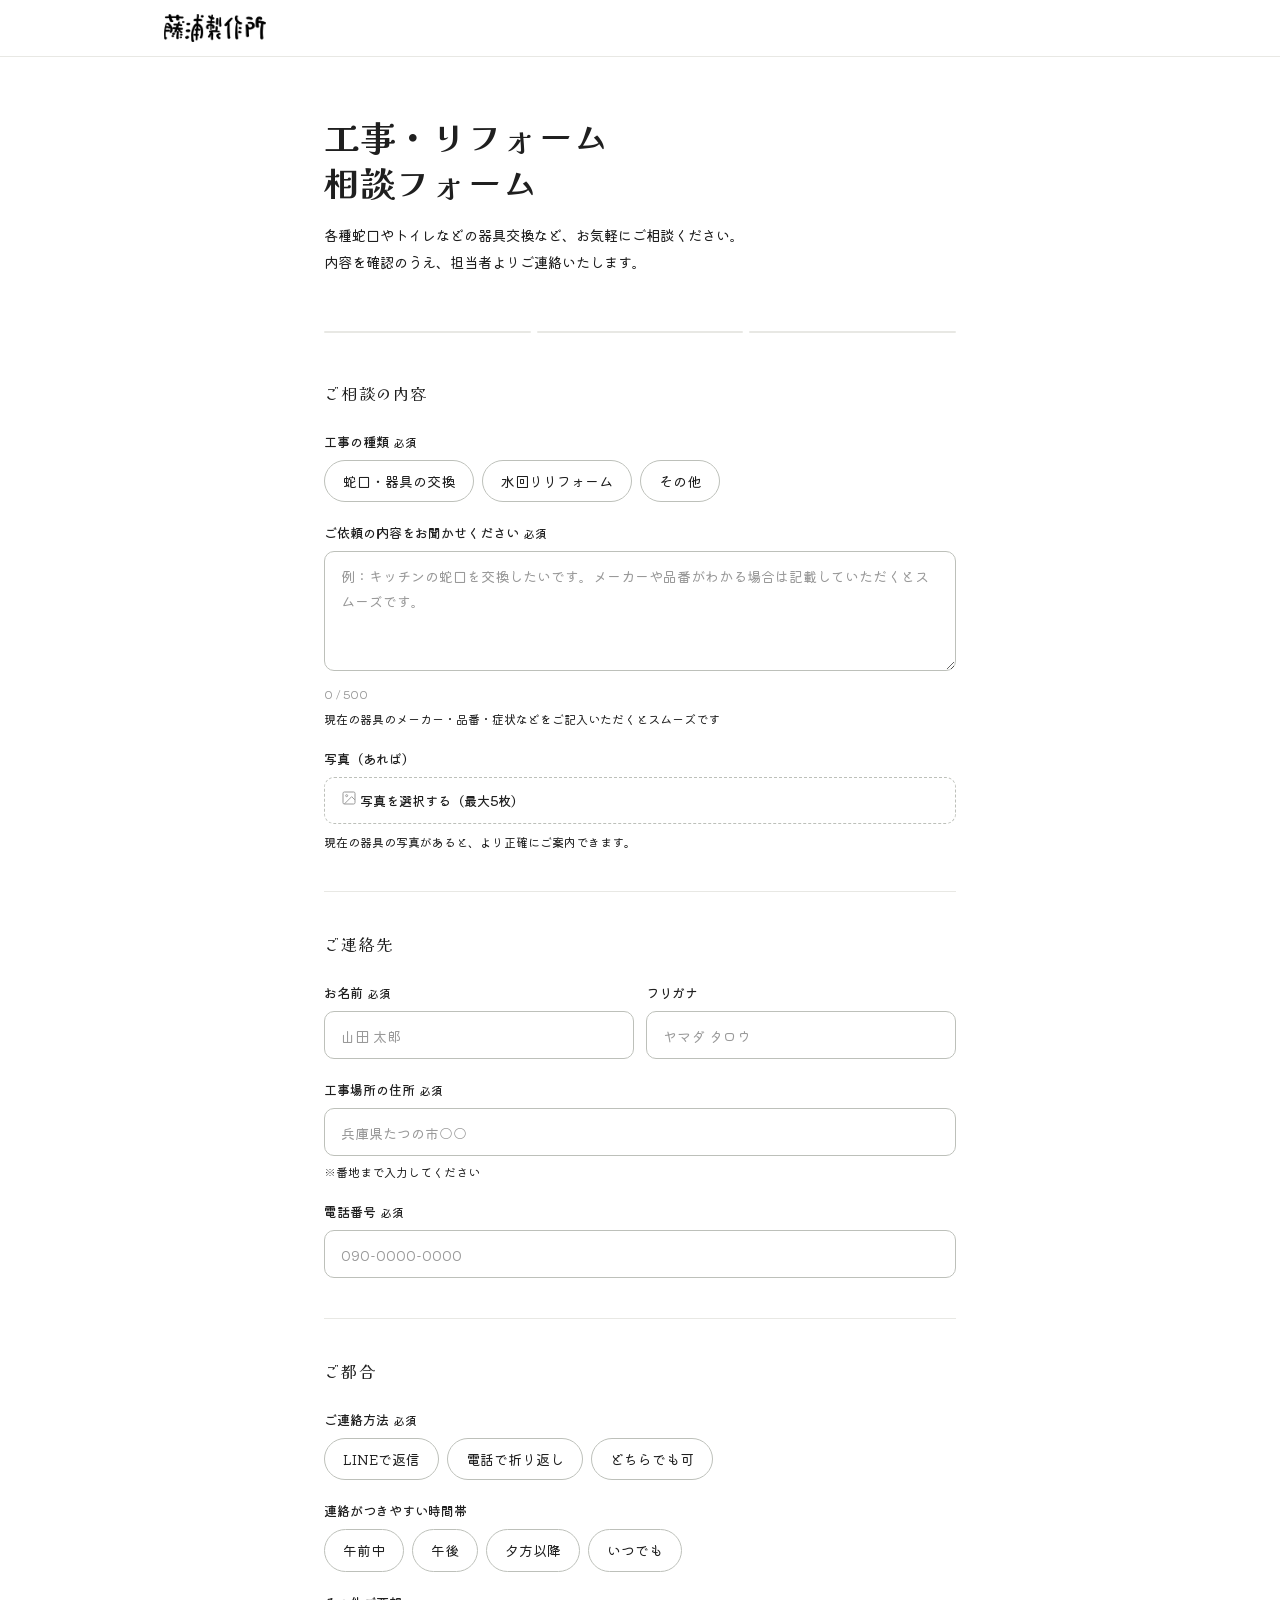
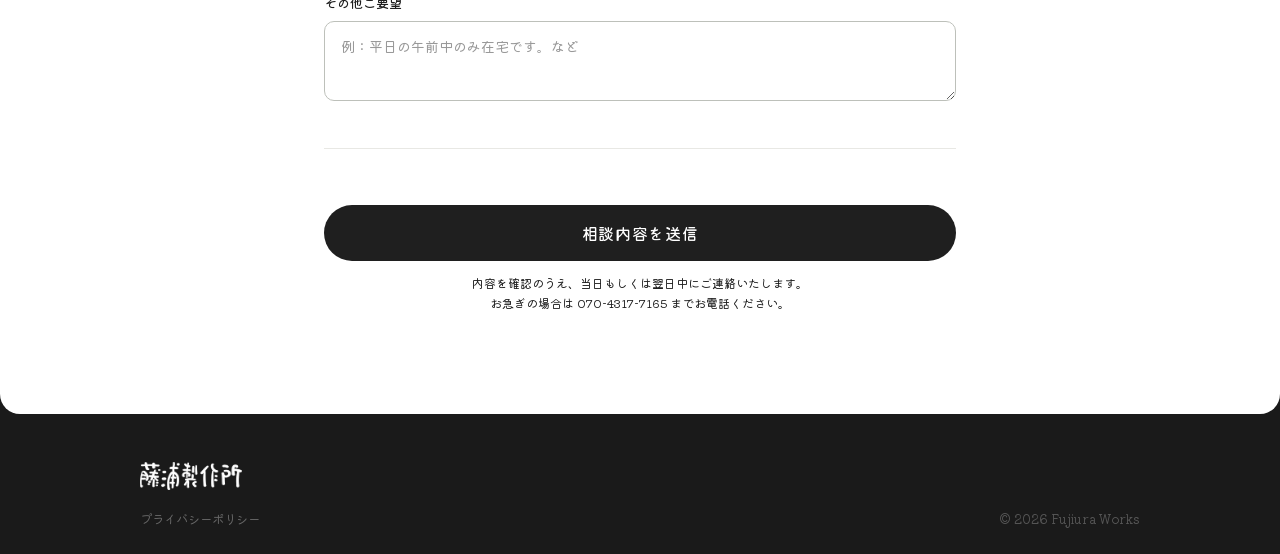
==== commit 03a6032a: "update" ====
--- a/fujiuraworks.jp/construction-form.html
+++ b/fujiuraworks.jp/construction-form.html
@@ -3,7 +3,19 @@
 <head>
   <meta charset="UTF-8">
   <meta name="viewport" content="width=device-width, initial-scale=1.0">
-  <title>工事のご相談フォーム</title>
+  <title>工事のご相談フォーム｜藤浦製作所</title>
+  <meta name="description" content="藤浦製作所への水まわり工事・器具交換に関するご相談フォームです。">
+  <meta name="robots" content="noindex, nofollow">
+  <link rel="canonical" href="https://fujiuraworks.jp/construction-form.html">
+  <link rel="icon" href="img/favicon.png" type="image/png" sizes="96x96">
+  <meta property="og:type" content="website">
+  <meta property="og:site_name" content="藤浦製作所">
+  <meta property="og:title" content="工事のご相談フォーム｜藤浦製作所">
+  <meta property="og:description" content="水まわり工事・器具交換に関するご相談はこちらからお送りください。">
+  <meta property="og:url" content="https://fujiuraworks.jp/construction-form.html">
+  <meta property="og:image" content="https://fujiuraworks.jp/img/logo.webp">
+  <meta name="theme-color" content="#ffffff">
+  <script defer src="analytics.js"></script>
 
   <link rel="preconnect" href="https://fonts.googleapis.com">
   <link rel="preconnect" href="https://fonts.gstatic.com" crossorigin>
@@ -488,8 +500,8 @@
 
 <!-- LOADING OVERLAY -->
 <div class="loading-overlay hidden" id="loading-overlay">
-  <img class="loading-name" src="img/logo.png" alt="藤浦製作所">
-  <img class="loading-image" src="img/about.png" alt="">
+  <img class="loading-name" src="img/logo.webp" width="1000" height="275" alt="藤浦製作所">
+  <img class="loading-image" src="img/about.webp" width="1400" height="1975" alt="">
   <svg class="loading-spinner" viewBox="0 0 24 24" aria-hidden="true">
     <circle cx="12" cy="12" r="9" fill="none" stroke="currentColor" stroke-width="2"/>
     <path d="M21 12a9 9 0 0 0-9-9" fill="none" stroke="currentColor" stroke-width="2" stroke-linecap="round"/>
@@ -501,7 +513,7 @@
 
 <header>
   <div class="header-inner">
-    <span class="logo"><img src="img/logo.png" alt="藤浦製作所"></span>
+    <span class="logo"><img src="img/logo.webp" width="1000" height="275" alt="藤浦製作所"></span>
   </div>
 </header>
 
@@ -665,7 +677,7 @@
 <footer>
   <div class="footer-inner">
     <div class="footer-top">
-      <span class="footer-logo"><img src="img/footer-logo.png" alt="藤浦製作所"></span>
+      <span class="footer-logo"><img src="img/footer-logo.webp" width="1000" height="275" alt="藤浦製作所" loading="lazy" decoding="async"></span>
     </div>
     <div class="footer-bottom">
       <div class="footer-links">
